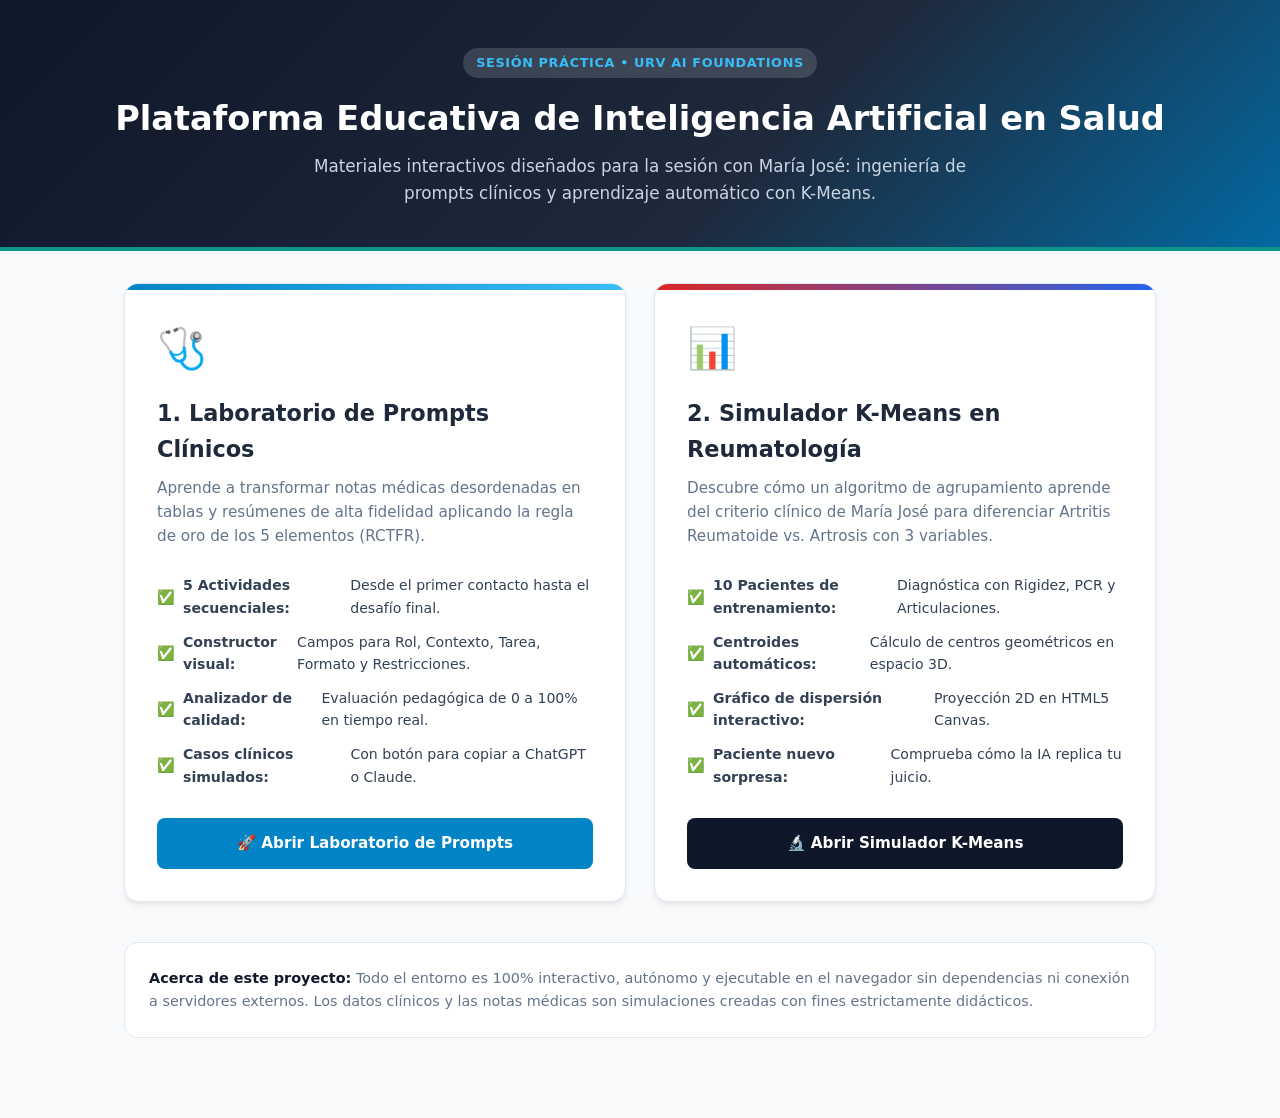
==== index.html @ 6767bbdb "Clase de IA Generativa, Prompts y K-Means para Maria Jose" ====
<!DOCTYPE html>
<html lang="es">
<head>
  <meta charset="UTF-8">
  <meta name="viewport" content="width=device-width, initial-scale=1.0">
  <title>Portal IA y Salud | Clase María José (URV Foundations)</title>
  <style>
    :root {
      --primary: #0284c7;
      --primary-dark: #0369a1;
      --secondary: #0d9488;
      --bg: #f8fafc;
      --card-bg: #ffffff;
      --text: #0f172a;
      --text-muted: #64748b;
      --border: #e2e8f0;
      --radius: 14px;
      --shadow: 0 4px 6px -1px rgba(0,0,0,0.07), 0 2px 4px -2px rgba(0,0,0,0.05);
      --font: system-ui, -apple-system, BlinkMacSystemFont, "Segoe UI", Roboto, Arial, sans-serif;
    }
    * { box-sizing: border-box; margin: 0; padding: 0; }
    body {
      font-family: var(--font);
      background-color: var(--bg);
      color: var(--text);
      line-height: 1.6;
      padding-bottom: 3rem;
    }
    .header {
      background: linear-gradient(135deg, #0f172a 0%, #1e293b 60%, #0369a1 100%);
      color: white;
      padding: 3rem 1.5rem 2.5rem;
      text-align: center;
      border-bottom: 4px solid var(--secondary);
    }
    .badge {
      display: inline-block;
      background: rgba(255,255,255,0.15);
      color: #38bdf8;
      font-size: 0.8rem;
      font-weight: 700;
      text-transform: uppercase;
      letter-spacing: 0.05em;
      padding: 0.3rem 0.85rem;
      border-radius: 9999px;
      margin-bottom: 0.85rem;
    }
    .header h1 {
      font-size: 2.1rem;
      font-weight: 800;
      margin-bottom: 0.5rem;
    }
    .header p {
      color: #cbd5e1;
      max-width: 720px;
      margin: 0 auto;
      font-size: 1.05rem;
    }
    .container {
      max-width: 1080px;
      margin: 2rem auto;
      padding: 0 1.5rem;
    }
    .grid {
      display: grid;
      grid-template-columns: repeat(auto-fit, minmax(320px, 1fr));
      gap: 1.75rem;
      margin-bottom: 2.5rem;
    }
    .app-card {
      background: var(--card-bg);
      border-radius: var(--radius);
      border: 1px solid var(--border);
      box-shadow: var(--shadow);
      padding: 2rem;
      display: flex;
      flex-direction: column;
      justify-content: space-between;
      transition: transform 0.25s ease, box-shadow 0.25s ease;
      position: relative;
      overflow: hidden;
    }
    .app-card:hover {
      transform: translateY(-4px);
      box-shadow: 0 12px 20px -3px rgba(0,0,0,0.1);
    }
    .card-top-bar {
      position: absolute;
      top: 0;
      left: 0;
      right: 0;
      height: 6px;
    }
    .card-prompts .card-top-bar { background: linear-gradient(90deg, #0284c7, #38bdf8); }
    .card-kmeans .card-top-bar { background: linear-gradient(90deg, #dc2626, #2563eb); }
    .icon-badge {
      font-size: 2.5rem;
      margin-bottom: 1rem;
      display: inline-block;
    }
    .app-card h2 {
      font-size: 1.4rem;
      color: #1e293b;
      margin-bottom: 0.5rem;
    }
    .app-card p {
      color: var(--text-muted);
      font-size: 0.95rem;
      margin-bottom: 1.25rem;
    }
    .feature-list {
      list-style: none;
      margin-bottom: 1.5rem;
      font-size: 0.88rem;
      color: #334155;
    }
    .feature-list li {
      padding: 0.35rem 0;
      display: flex;
      align-items: center;
      gap: 0.5rem;
    }
    .btn {
      display: block;
      width: 100%;
      text-align: center;
      padding: 0.85rem 1.25rem;
      border-radius: 8px;
      font-weight: 700;
      font-size: 0.95rem;
      text-decoration: none;
      transition: background 0.2s ease;
    }
    .btn-prompts {
      background: var(--primary);
      color: white;
    }
    .btn-prompts:hover { background: var(--primary-dark); }
    .btn-kmeans {
      background: #0f172a;
      color: white;
    }
    .btn-kmeans:hover { background: #334155; }
    .info-footer {
      background: white;
      border-radius: var(--radius);
      border: 1px solid var(--border);
      padding: 1.5rem;
      font-size: 0.9rem;
      color: var(--text-muted);
    }
    .info-footer strong { color: var(--text); }
  </style>
</head>
<body>

  <header class="header">
    <div class="badge">Sesión Práctica • URV AI Foundations</div>
    <h1>Plataforma Educativa de Inteligencia Artificial en Salud</h1>
    <p>Materiales interactivos diseñados para la sesión con María José: ingeniería de prompts clínicos y aprendizaje automático con K-Means.</p>
  </header>

  <main class="container">
    <div class="grid">
      
      <!-- Tarjeta 1: Laboratorio de Prompts -->
      <article class="app-card card-prompts">
        <div class="card-top-bar"></div>
        <div>
          <span class="icon-badge">🩺</span>
          <h2>1. Laboratorio de Prompts Clínicos</h2>
          <p>Aprende a transformar notas médicas desordenadas en tablas y resúmenes de alta fidelidad aplicando la regla de oro de los 5 elementos (RCTFR).</p>
          <ul class="feature-list">
            <li>✅ <strong>5 Actividades secuenciales:</strong> Desde el primer contacto hasta el desafío final.</li>
            <li>✅ <strong>Constructor visual:</strong> Campos para Rol, Contexto, Tarea, Formato y Restricciones.</li>
            <li>✅ <strong>Analizador de calidad:</strong> Evaluación pedagógica de 0 a 100% en tiempo real.</li>
            <li>✅ <strong>Casos clínicos simulados:</strong> Con botón para copiar a ChatGPT o Claude.</li>
          </ul>
        </div>
        <a href="aplicativo/index.html" class="btn btn-prompts">🚀 Abrir Laboratorio de Prompts</a>
      </article>

      <!-- Tarjeta 2: K-Means en Reumatología -->
      <article class="app-card card-kmeans">
        <div class="card-top-bar"></div>
        <div>
          <span class="icon-badge">📊</span>
          <h2>2. Simulador K-Means en Reumatología</h2>
          <p>Descubre cómo un algoritmo de agrupamiento aprende del criterio clínico de María José para diferenciar Artritis Reumatoide vs. Artrosis con 3 variables.</p>
          <ul class="feature-list">
            <li>✅ <strong>10 Pacientes de entrenamiento:</strong> Diagnóstica con Rigidez, PCR y Articulaciones.</li>
            <li>✅ <strong>Centroides automáticos:</strong> Cálculo de centros geométricos en espacio 3D.</li>
            <li>✅ <strong>Gráfico de dispersión interactivo:</strong> Proyección 2D en HTML5 Canvas.</li>
            <li>✅ <strong>Paciente nuevo sorpresa:</strong> Comprueba cómo la IA replica tu juicio.</li>
          </ul>
        </div>
        <a href="aplicativo_kmeans/index.html" class="btn btn-kmeans">🔬 Abrir Simulador K-Means</a>
      </article>

    </div>

    <section class="info-footer">
      <strong>Acerca de este proyecto:</strong> Todo el entorno es 100% interactivo, autónomo y ejecutable en el navegador sin dependencias ni conexión a servidores externos. Los datos clínicos y las notas médicas son simulaciones creadas con fines estrictamente didácticos.
    </section>
  </main>

</body>
</html>
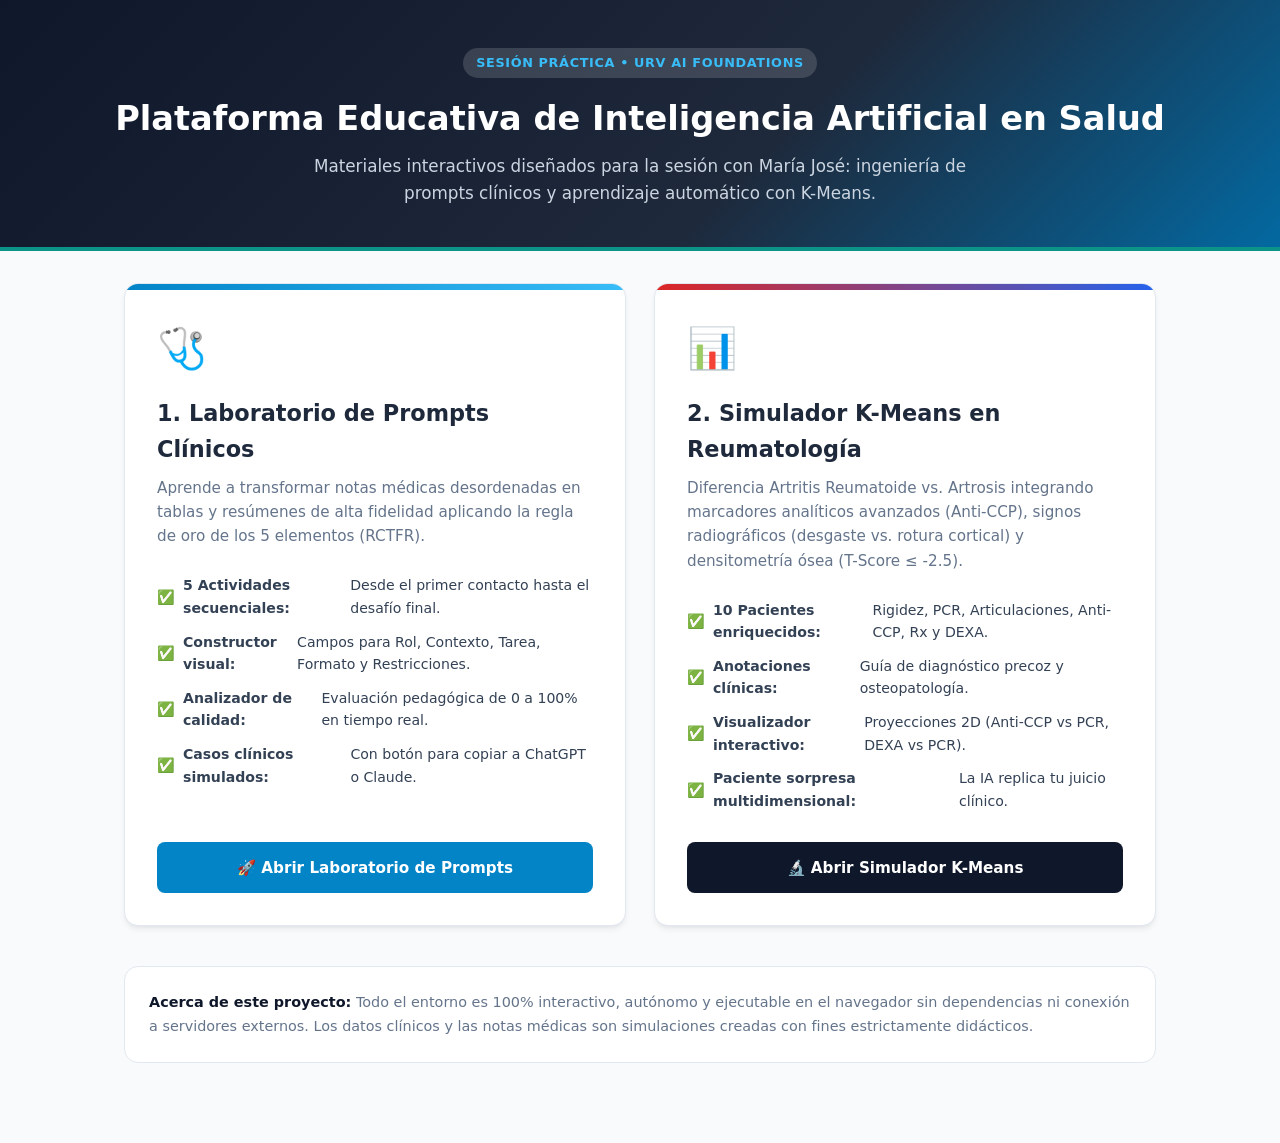
==== commit 69f7e31c: "Agregar parametros clinicos: Anti-CCP, radiografia osea y densitometria DEXA T-score" ====
--- a/index.html
+++ b/index.html
@@ -186,12 +186,12 @@
         <div>
           <span class="icon-badge">📊</span>
           <h2>2. Simulador K-Means en Reumatología</h2>
-          <p>Descubre cómo un algoritmo de agrupamiento aprende del criterio clínico de María José para diferenciar Artritis Reumatoide vs. Artrosis con 3 variables.</p>
+          <p>Diferencia Artritis Reumatoide vs. Artrosis integrando marcadores analíticos avanzados (Anti-CCP), signos radiográficos (desgaste vs. rotura cortical) y densitometría ósea (T-Score ≤ -2.5).</p>
           <ul class="feature-list">
-            <li>✅ <strong>10 Pacientes de entrenamiento:</strong> Diagnóstica con Rigidez, PCR y Articulaciones.</li>
-            <li>✅ <strong>Centroides automáticos:</strong> Cálculo de centros geométricos en espacio 3D.</li>
-            <li>✅ <strong>Gráfico de dispersión interactivo:</strong> Proyección 2D en HTML5 Canvas.</li>
-            <li>✅ <strong>Paciente nuevo sorpresa:</strong> Comprueba cómo la IA replica tu juicio.</li>
+            <li>✅ <strong>10 Pacientes enriquecidos:</strong> Rigidez, PCR, Articulaciones, Anti-CCP, Rx y DEXA.</li>
+            <li>✅ <strong>Anotaciones clínicas:</strong> Guía de diagnóstico precoz y osteopatología.</li>
+            <li>✅ <strong>Visualizador interactivo:</strong> Proyecciones 2D (Anti-CCP vs PCR, DEXA vs PCR).</li>
+            <li>✅ <strong>Paciente sorpresa multidimensional:</strong> La IA replica tu juicio clínico.</li>
           </ul>
         </div>
         <a href="aplicativo_kmeans/index.html" class="btn btn-kmeans">🔬 Abrir Simulador K-Means</a>
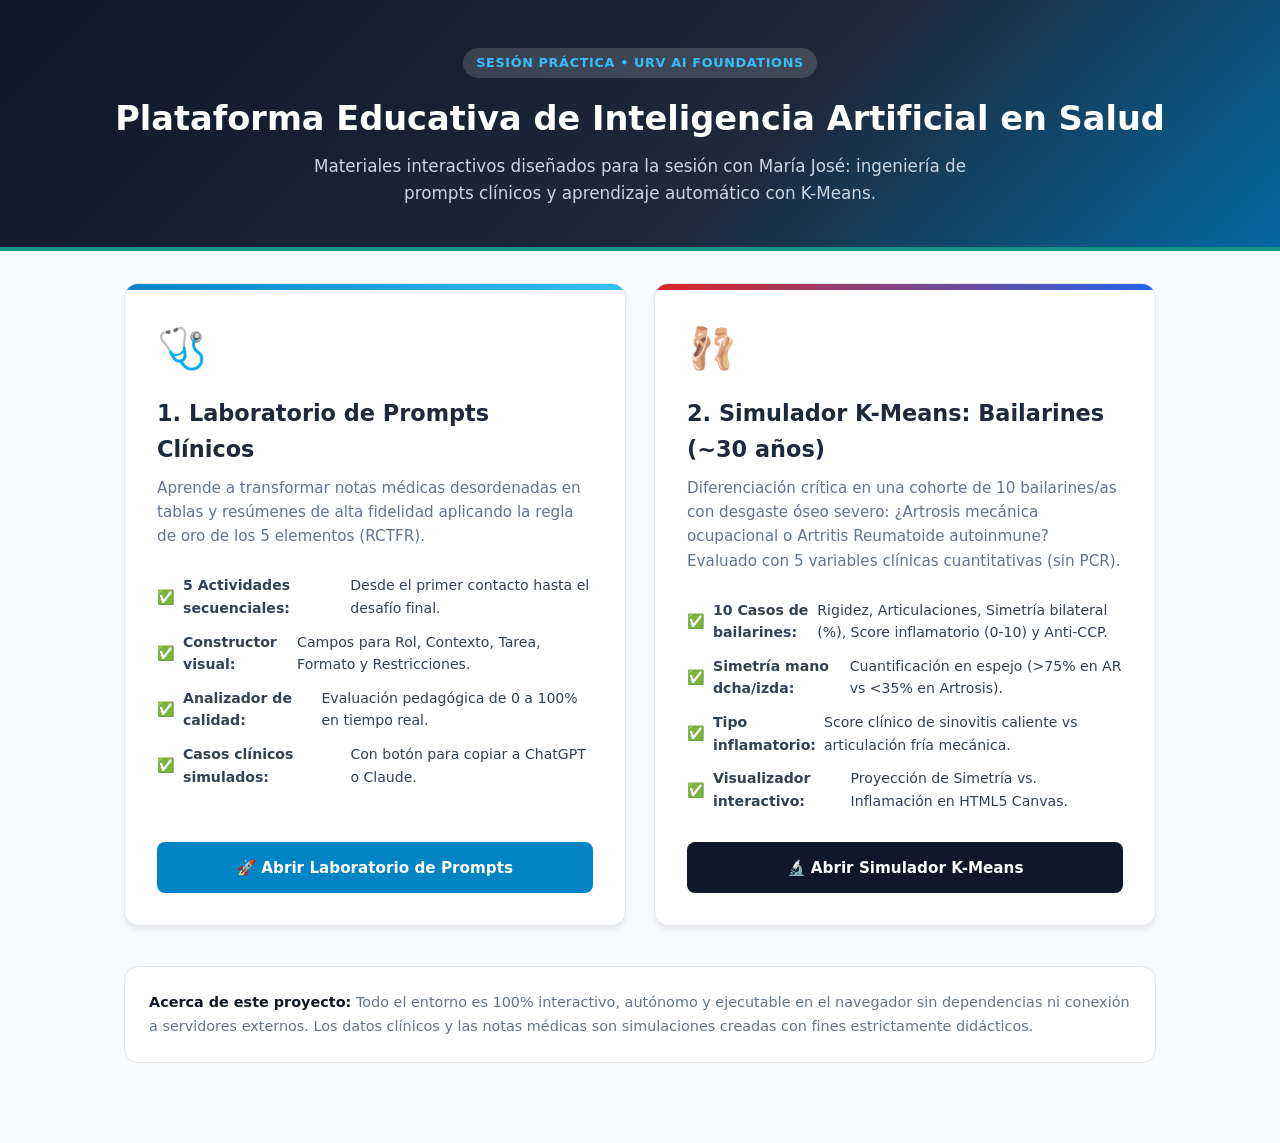
==== commit d901c5d5: "Estandarizar clinica en bailarines (~30a): rigidez, artic, simetria bilateral %, score inflamatorio " ====
--- a/index.html
+++ b/index.html
@@ -184,14 +184,14 @@
       <article class="app-card card-kmeans">
         <div class="card-top-bar"></div>
         <div>
-          <span class="icon-badge">📊</span>
-          <h2>2. Simulador K-Means en Reumatología</h2>
-          <p>Diferencia Artritis Reumatoide vs. Artrosis integrando marcadores analíticos avanzados (Anti-CCP), signos radiográficos (desgaste vs. rotura cortical) y densitometría ósea (T-Score ≤ -2.5).</p>
+          <span class="icon-badge">🩰</span>
+          <h2>2. Simulador K-Means: Bailarines (~30 años)</h2>
+          <p>Diferenciación crítica en una cohorte de 10 bailarines/as con desgaste óseo severo: ¿Artrosis mecánica ocupacional o Artritis Reumatoide autoinmune? Evaluado con 5 variables clínicas cuantitativas (sin PCR).</p>
           <ul class="feature-list">
-            <li>✅ <strong>10 Pacientes enriquecidos:</strong> Rigidez, PCR, Articulaciones, Anti-CCP, Rx y DEXA.</li>
-            <li>✅ <strong>Anotaciones clínicas:</strong> Guía de diagnóstico precoz y osteopatología.</li>
-            <li>✅ <strong>Visualizador interactivo:</strong> Proyecciones 2D (Anti-CCP vs PCR, DEXA vs PCR).</li>
-            <li>✅ <strong>Paciente sorpresa multidimensional:</strong> La IA replica tu juicio clínico.</li>
+            <li>✅ <strong>10 Casos de bailarines:</strong> Rigidez, Articulaciones, Simetría bilateral (%), Score inflamatorio (0-10) y Anti-CCP.</li>
+            <li>✅ <strong>Simetría mano dcha/izda:</strong> Cuantificación en espejo (>75% en AR vs <35% en Artrosis).</li>
+            <li>✅ <strong>Tipo inflamatorio:</strong> Score clínico de sinovitis caliente vs articulación fría mecánica.</li>
+            <li>✅ <strong>Visualizador interactivo:</strong> Proyección de Simetría vs. Inflamación en HTML5 Canvas.</li>
           </ul>
         </div>
         <a href="aplicativo_kmeans/index.html" class="btn btn-kmeans">🔬 Abrir Simulador K-Means</a>
